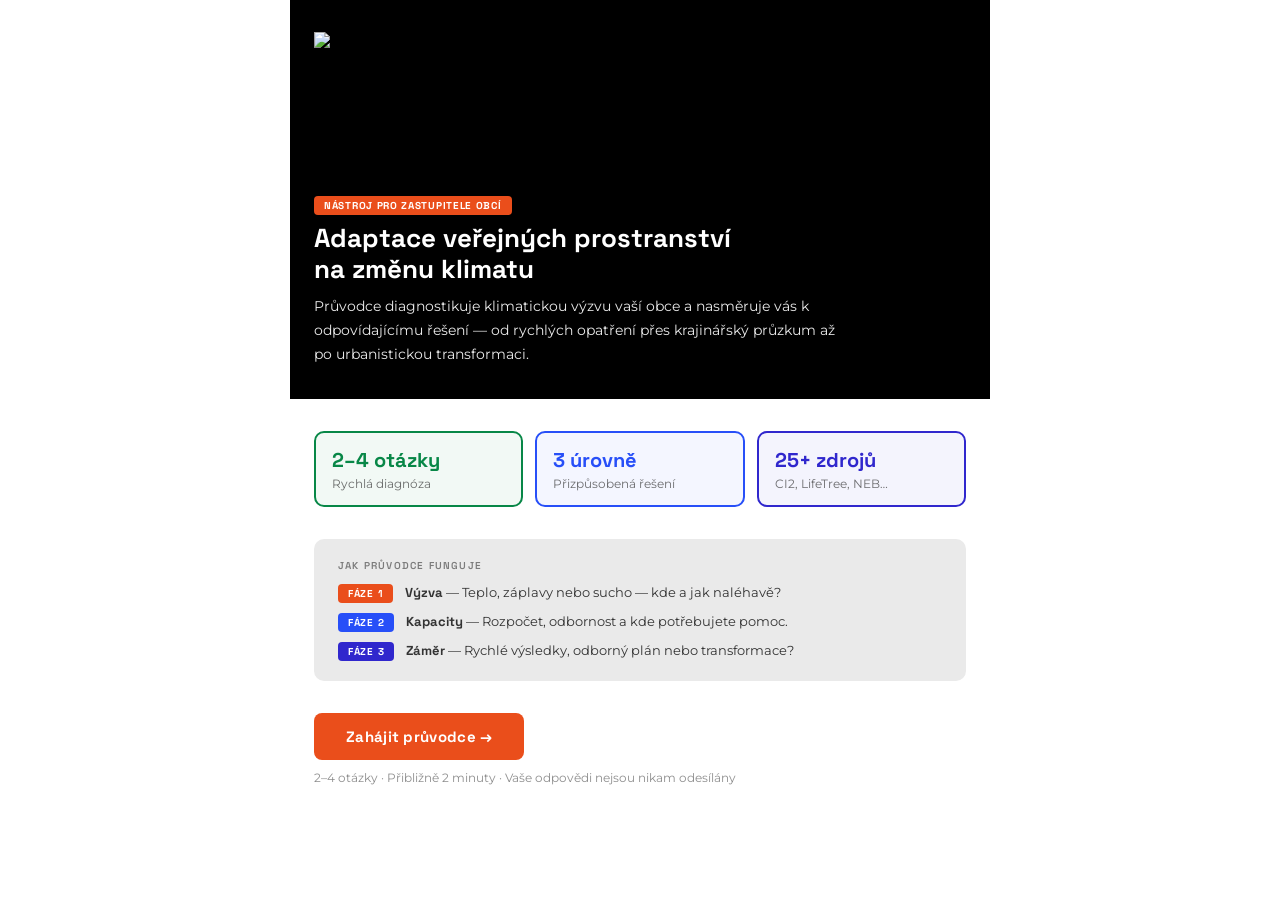
==== klima-rozhodovaci-strom.html @ 8d8fa16d "Add files via upload" ====
<!DOCTYPE html>
<html lang="cs">
<head>
<meta charset="UTF-8">
<meta name="viewport" content="width=device-width, initial-scale=1.0">
<title>Adaptace veřejných prostranství na změnu klimatu</title>
<link rel="preconnect" href="https://fonts.googleapis.com">
<link href="https://fonts.googleapis.com/css2?family=Space+Grotesk:wght@400;500;600;700&family=Montserrat:wght@400;500;600;700&display=swap" rel="stylesheet">
<style>
  *, *::before, *::after { box-sizing: border-box; margin: 0; padding: 0; }

  :root {
    --red:       #EA4E1B;
    --green:     #088747;
    --pink:      #F7B2C1;
    --yellow:    #F9B233;
    --blue:      #274FF8;
    --blue-dark: #3027CD;
    --white:     #FFFFFF;
    --gray:      #EAEAEA;
    --charcoal:  #333333;
    --black:     #000000;
    --c1: var(--green);
    --c2: var(--blue);
    --c3: var(--blue-dark);
  }

  body {
    font-family: 'Montserrat', sans-serif;
    background: #f5f5f5;
    color: var(--charcoal);
    min-height: 100vh;
  }

  #app {
    max-width: 700px;
    margin: 0 auto;
    background: var(--white);
    min-height: 100vh;
    padding: 0;
  }

  /* ── TYPOGRAPHY ── */
  .sg  { font-family: 'Space Grotesk', sans-serif; }
  .mt  { font-family: 'Montserrat', sans-serif; }
  .label { font-family: 'Space Grotesk', sans-serif; font-weight: 600; }
  .mono  { font-family: 'Space Grotesk', sans-serif; font-weight: 500; }

  /* ── VIEWS ── */
  .view { display: none; padding: 2rem 1.5rem; }
  .view.active { display: block; }

  /* ── INTRO HEADER ── */
  .intro-header {
    background: var(--black);
    margin: -2rem -1.5rem 2rem;
    padding: 2rem 1.5rem;
  }
  .intro-header h1 {
    font-family: 'Space Grotesk', sans-serif;
    font-size: 26px;
    font-weight: 700;
    color: var(--white);
    line-height: 1.2;
    margin: 8px 0 10px;
  }
  .intro-header p {
    font-size: 14px;
    color: var(--gray);
    line-height: 1.7;
    max-width: 540px;
  }

  /* ── PILL / BADGE ── */
  .pill {
    display: inline-block;
    font-family: 'Space Grotesk', sans-serif;
    font-weight: 700;
    font-size: 10px;
    letter-spacing: 0.07em;
    text-transform: uppercase;
    padding: 3px 10px;
    border-radius: 4px;
  }
  .pill-red   { background: var(--red);   color: var(--white); }
  .pill-green { background: var(--green); color: var(--white); }
  .pill-blue  { background: var(--blue);  color: var(--white); }
  .pill-dark  { background: var(--blue-dark); color: var(--white); }

  /* ── STAT CARDS ── */
  .stat-grid { display: grid; grid-template-columns: repeat(3,1fr); gap: 12px; margin-bottom: 2rem; }
  .stat-card { border-radius: 10px; padding: 14px 16px; border: 2px solid; }
  .stat-card .num { font-family: 'Space Grotesk', sans-serif; font-weight: 700; font-size: 20px; margin-bottom: 3px; }
  .stat-card .sub { font-size: 12px; opacity: 0.7; }

  /* ── INFO BOX ── */
  .info-box { background: var(--gray); border-radius: 10px; padding: 1.25rem 1.5rem; margin-bottom: 2rem; }
  .info-box .box-label { font-family: 'Space Grotesk', sans-serif; font-weight: 600; font-size: 10px; text-transform: uppercase; letter-spacing: 0.12em; opacity: 0.6; margin-bottom: 10px; }
  .phase-row { display: flex; align-items: flex-start; gap: 12px; margin-bottom: 8px; }
  .phase-row:last-child { margin-bottom: 0; }
  .phase-row p { font-size: 13px; line-height: 1.55; }
  .phase-row strong { font-family: 'Space Grotesk', sans-serif; }

  /* ── START BUTTON ── */
  .btn-start {
    background: var(--red);
    color: var(--white);
    border: none;
    border-radius: 8px;
    padding: 14px 32px;
    font-family: 'Space Grotesk', sans-serif;
    font-size: 15px;
    font-weight: 700;
    cursor: pointer;
    letter-spacing: 0.02em;
    transition: opacity 0.15s;
  }
  .btn-start:hover { opacity: 0.88; }
  .start-note { margin-top: 10px; font-size: 12px; opacity: 0.55; }

  /* ── PHASE INDICATOR ── */
  .phase-indicator {
    display: flex;
    gap: 8px;
    align-items: center;
    margin-bottom: 1.25rem;
  }
  .phase-step { display: flex; align-items: center; gap: 8px; }
  .phase-dot {
    width: 26px; height: 26px;
    border-radius: 50%;
    border: 2.5px solid;
    display: flex; align-items: center; justify-content: center;
    font-family: 'Space Grotesk', sans-serif;
    font-weight: 700;
    font-size: 11px;
    transition: all 0.2s;
    flex-shrink: 0;
  }
  .phase-dot.done, .phase-dot.active { color: var(--white); }
  .phase-dot.todo { background: transparent !important; }
  .phase-name {
    font-family: 'Space Grotesk', sans-serif;
    font-size: 12px;
    font-weight: 500;
    letter-spacing: 0.04em;
  }
  .phase-sep { font-size: 16px; font-weight: 700; color: var(--gray); }
  .phase-indicator .q-counter {
    margin-left: auto;
    font-family: 'Space Grotesk', sans-serif;
    font-size: 11px;
    font-weight: 600;
    opacity: 0.5;
    letter-spacing: 0.06em;
    text-transform: uppercase;
  }

  /* ── PROGRESS BAR ── */
  .progress-wrap { height: 4px; background: var(--gray); border-radius: 2px; margin-bottom: 2rem; overflow: hidden; }
  .progress-bar  { height: 100%; border-radius: 2px; transition: width 0.35s ease; }

  /* ── BREADCRUMB ── */
  .breadcrumb { display: flex; flex-wrap: wrap; gap: 6px; margin-bottom: 1.25rem; align-items: center; }
  .bc-tag {
    font-family: 'Space Grotesk', sans-serif;
    font-size: 11px;
    font-weight: 600;
    background: rgba(249,178,51,0.2);
    border: 1px solid var(--yellow);
    color: var(--charcoal);
    border-radius: 4px;
    padding: 3px 9px;
  }
  .bc-sep { color: var(--gray); font-size: 14px; font-weight: 700; }

  /* ── QUESTION ── */
  .question-block {
    border-left: 4px solid;
    padding-left: 1.25rem;
    margin-bottom: 1.75rem;
  }
  .question-block .phase-tag {
    font-family: 'Space Grotesk', sans-serif;
    font-size: 10px;
    font-weight: 600;
    text-transform: uppercase;
    letter-spacing: 0.14em;
    margin-bottom: 5px;
  }
  .question-block h2 {
    font-family: 'Space Grotesk', sans-serif;
    font-size: 21px;
    font-weight: 700;
    color: var(--black);
    line-height: 1.3;
    margin-bottom: 6px;
  }
  .question-block .hint { font-size: 13px; opacity: 0.65; line-height: 1.55; }

  /* ── OPTIONS ── */
  .options { display: grid; gap: 10px; margin-bottom: 1.5rem; }
  .option-btn {
    background: var(--white);
    border: 1.5px solid var(--gray);
    border-radius: 10px;
    padding: 15px 18px;
    cursor: pointer;
    text-align: left;
    font-family: 'Montserrat', sans-serif;
    transition: all 0.15s ease;
    display: flex;
    align-items: flex-start;
    gap: 14px;
    width: 100%;
  }
  .option-btn:hover { border-color: rgba(0,0,0,0.3); }
  .option-btn.selected { box-shadow: 0 0 0 3px rgba(0,0,0,0.08); }
  .radio-dot {
    width: 20px; height: 20px;
    border-radius: 50%;
    border: 2px solid var(--gray);
    flex-shrink: 0;
    margin-top: 2px;
    display: flex; align-items: center; justify-content: center;
    transition: all 0.15s;
  }
  .radio-inner { width: 8px; height: 8px; border-radius: 50%; background: var(--white); display: none; }
  .option-btn.selected .radio-dot { border-color: var(--white); background: rgba(255,255,255,0.25); }
  .option-btn.selected .radio-inner { display: block; }
  .option-content { flex: 1; }
  .option-head { display: flex; justify-content: space-between; align-items: flex-start; gap: 8px; margin-bottom: 3px; }
  .option-text { font-family: 'Space Grotesk', sans-serif; font-weight: 600; font-size: 14px; transition: color 0.15s; }
  .option-desc { font-size: 12px; line-height: 1.55; opacity: 0.7; transition: color 0.15s; }
  .option-btn.selected .option-desc { opacity: 0.82; color: var(--white); }
  .level-hint {
    font-family: 'Space Grotesk', sans-serif;
    font-size: 10px;
    font-weight: 700;
    padding: 2px 7px;
    border-radius: 4px;
    flex-shrink: 0;
    text-transform: uppercase;
    letter-spacing: 0.06em;
  }

  /* ── NAV BUTTONS ── */
  .nav-row { display: flex; gap: 10px; align-items: center; flex-wrap: wrap; }
  .btn-proceed {
    border: none; border-radius: 8px;
    padding: 13px 28px;
    font-family: 'Space Grotesk', sans-serif;
    font-size: 14px; font-weight: 700;
    cursor: pointer;
    letter-spacing: 0.02em;
    transition: all 0.2s ease;
  }
  .btn-proceed:disabled { cursor: not-allowed; opacity: 0.5; background: var(--gray); color: var(--charcoal); }
  .btn-back {
    background: transparent; border: none;
    color: var(--charcoal);
    font-family: 'Space Grotesk', sans-serif;
    font-size: 13px; font-weight: 600;
    cursor: pointer; opacity: 0.55; padding: 4px 0;
  }
  .btn-back:hover { opacity: 1; }

  /* ── RESULT ── */
  .result-header {
    margin: -2rem -1.5rem 1.75rem;
    padding: 1.5rem 1.5rem;
  }
  .result-header .result-meta {
    display: flex; gap: 8px; margin-bottom: 8px; flex-wrap: wrap; align-items: center;
  }
  .result-header h2 {
    font-family: 'Space Grotesk', sans-serif;
    font-size: 24px; font-weight: 700;
    color: var(--white);
    line-height: 1.2;
    margin-bottom: 6px;
  }
  .result-header .subtitle { font-size: 13px; color: var(--white); opacity: 0.85; line-height: 1.6; max-width: 520px; }

  .profile-box { background: var(--gray); border-radius: 10px; padding: 14px 18px; margin-bottom: 1.5rem; }
  .profile-box .box-label { font-family: 'Space Grotesk', sans-serif; font-weight: 600; font-size: 10px; text-transform: uppercase; letter-spacing: 0.1em; margin-bottom: 8px; }
  .profile-tags { display: flex; flex-wrap: wrap; gap: 6px; }
  .profile-tag {
    font-family: 'Space Grotesk', sans-serif;
    font-size: 12px; font-weight: 600;
    background: var(--white);
    border: 1.5px solid var(--gray);
    color: var(--charcoal);
    border-radius: 5px; padding: 4px 10px;
  }

  .meta-grid { display: grid; grid-template-columns: repeat(3,1fr); gap: 10px; margin-bottom: 1.5rem; }
  .meta-card { background: var(--gray); border-radius: 8px; padding: 12px 14px; }
  .meta-card .mc-label { font-size: 10px; text-transform: uppercase; letter-spacing: 0.1em; opacity: 0.55; margin-bottom: 3px; font-family: 'Space Grotesk', sans-serif; }
  .meta-card .mc-val { font-family: 'Space Grotesk', sans-serif; font-size: 12px; font-weight: 600; color: var(--black); line-height: 1.4; }

  .description {
    font-size: 14px; line-height: 1.75; margin-bottom: 1.75rem;
    border-left: 3px solid;
    padding-left: 1rem;
  }

  .steps-label { font-family: 'Space Grotesk', sans-serif; font-size: 10px; font-weight: 600; text-transform: uppercase; letter-spacing: 0.12em; margin-bottom: 10px; }
  .steps-list { display: grid; gap: 10px; margin-bottom: 1.75rem; }
  .step-item { display: flex; gap: 14px; align-items: flex-start; background: var(--gray); border-radius: 8px; padding: 14px 16px; }
  .step-num {
    border-radius: 50%;
    width: 26px; height: 26px;
    display: flex; align-items: center; justify-content: center;
    font-family: 'Space Grotesk', sans-serif;
    font-size: 11px; font-weight: 700;
    color: var(--white);
    flex-shrink: 0; margin-top: 1px;
  }
  .step-name { font-family: 'Space Grotesk', sans-serif; font-weight: 600; font-size: 14px; color: var(--black); margin-bottom: 3px; }
  .step-desc { font-size: 13px; line-height: 1.6; opacity: 0.8; }

  .next-step-box { border-radius: 10px; padding: 16px 18px; margin-bottom: 1.5rem; border: 1.5px solid; }
  .next-step-box .ns-label { font-family: 'Space Grotesk', sans-serif; font-size: 10px; font-weight: 600; text-transform: uppercase; letter-spacing: 0.12em; margin-bottom: 5px; }
  .next-step-box p { font-size: 14px; line-height: 1.7; color: var(--black); }

  .upgrade-box { display: flex; gap: 12px; align-items: flex-start; background: var(--gray); border-radius: 8px; padding: 14px 16px; margin-bottom: 1.5rem; }
  .upgrade-box .arrow { font-size: 18px; flex-shrink: 0; margin-top: 1px; color: var(--yellow); }
  .upgrade-box p { font-size: 13px; line-height: 1.6; }

  /* SOURCES */
  .section-label { font-family: 'Space Grotesk', sans-serif; font-size: 10px; font-weight: 600; text-transform: uppercase; letter-spacing: 0.12em; opacity: 0.6; margin-bottom: 10px; color: var(--charcoal); }
  .sources-list { display: grid; gap: 7px; margin-bottom: 1.5rem; }
  .source-row { display: flex; gap: 10px; align-items: baseline; font-size: 13px; }
  .source-tag { font-family: 'Space Grotesk', sans-serif; font-size: 11px; font-weight: 700; padding: 1px 8px; border-radius: 4px; flex-shrink: 0; }

  /* LITERATURE */
  .lit-section { border-top: 2px solid var(--gray); padding-top: 1.5rem; margin-bottom: 1.5rem; }
  .lit-label { font-family: 'Space Grotesk', sans-serif; font-size: 10px; font-weight: 600; text-transform: uppercase; letter-spacing: 0.12em; margin-bottom: 12px; }
  .lit-list { display: grid; gap: 10px; }
  .lit-item { background: var(--gray); border-radius: 8px; padding: 14px 16px; border-left: 3px solid; }
  .lit-title { font-family: 'Space Grotesk', sans-serif; font-weight: 600; font-size: 14px; color: var(--black); margin-bottom: 2px; }
  .lit-author { font-family: 'Space Grotesk', sans-serif; font-size: 11px; font-weight: 500; margin-bottom: 6px; letter-spacing: 0.04em; }
  .lit-desc { font-size: 13px; line-height: 1.6; opacity: 0.8; margin-bottom: 5px; }
  .lit-url { font-family: 'Space Grotesk', sans-serif; font-size: 11px; opacity: 0.55; }

  .btn-show-more {
    margin-top: 12px; background: transparent;
    border: 1.5px solid;
    border-radius: 7px; padding: 8px 18px;
    font-family: 'Space Grotesk', sans-serif;
    font-size: 12px; font-weight: 700; letter-spacing: 0.04em;
    cursor: pointer;
  }

  /* FOOTER ACTIONS */
  .result-footer { border-top: 1px solid var(--gray); padding-top: 1.25rem; display: flex; gap: 10px; flex-wrap: wrap; align-items: center; }
  .btn-restart {
    background: var(--black); color: var(--white); border: none;
    border-radius: 7px; padding: 10px 22px;
    font-family: 'Space Grotesk', sans-serif; font-size: 13px; font-weight: 700;
    cursor: pointer;
  }
  .btn-edit {
    background: transparent; border: 1.5px solid var(--gray);
    color: var(--charcoal); border-radius: 7px; padding: 10px 18px;
    font-family: 'Space Grotesk', sans-serif; font-size: 13px; font-weight: 600;
    cursor: pointer;
  }
  .footer-contact { margin-left: auto; font-size: 12px; opacity: 0.6; }

  @media (max-width: 480px) {
    .stat-grid { grid-template-columns: repeat(3,1fr); gap: 8px; }
    .stat-card .num { font-size: 16px; }
    .meta-grid { grid-template-columns: 1fr 1fr; }
    .meta-grid .meta-card:last-child { grid-column: span 2; }
  }
</style>
</head>
<body
<div id="app">

  <!-- ── INTRO ── -->
  <div id="view-intro" class="view active">
    <div class="intro-header">
      <img src="Be_Ready_logo.png" style="height:150px; margin-bottom:12px; display:block;">
      <span class="pill pill-red">Nástroj pro zastupitele obcí</span>
      <h1>Adaptace veřejných prostranství<br>na změnu klimatu</h1>
      <p>Průvodce diagnostikuje klimatickou výzvu vaší obce a nasměruje vás k odpovídajícímu řešení — od rychlých opatření přes krajinářský průzkum až po urbanistickou transformaci.</p>
    </div>

    <div class="stat-grid">
      <div class="stat-card" style="border-color:var(--green);background:rgba(8,135,71,0.05)">
        <div class="num" style="color:var(--green)">2–4 otázky</div>
        <div class="sub">Rychlá diagnóza</div>
      </div>
      <div class="stat-card" style="border-color:var(--blue);background:rgba(39,79,248,0.05)">
        <div class="num" style="color:var(--blue)">3 úrovně</div>
        <div class="sub">Přizpůsobená řešení</div>
      </div>
      <div class="stat-card" style="border-color:var(--blue-dark);background:rgba(48,39,205,0.05)">
        <div class="num" style="color:var(--blue-dark)">25+ zdrojů</div>
        <div class="sub">CI2, LifeTree, NEB…</div>
      </div>
    </div>

    <div class="info-box">
      <div class="box-label">Jak průvodce funguje</div>
      <div class="phase-row">
        <span class="pill pill-red" style="flex-shrink:0;margin-top:2px">Fáze 1</span>
        <p><strong>Výzva</strong> — Teplo, záplavy nebo sucho — kde a jak naléhavě?</p>
      </div>
      <div class="phase-row">
        <span class="pill pill-blue" style="flex-shrink:0;margin-top:2px">Fáze 2</span>
        <p><strong>Kapacity</strong> — Rozpočet, odbornost a kde potřebujete pomoc.</p>
      </div>
      <div class="phase-row" style="margin-bottom:0">
        <span class="pill pill-dark" style="flex-shrink:0;margin-top:2px">Fáze 3</span>
        <p><strong>Záměr</strong> — Rychlé výsledky, odborný plán nebo transformace?</p>
      </div>
    </div>

    <button class="btn-start" onclick="startApp()">Zahájit průvodce →</button>
    <p class="start-note">2–4 otázky · Přibližně 2 minuty · Vaše odpovědi nejsou nikam odesílány</p>
  </div>

  <!-- ── QUESTION ── -->
  <div id="view-question" class="view">
    <div class="phase-indicator" id="phase-indicator"></div>
    <div class="progress-wrap"><div class="progress-bar" id="progress-bar"></div></div>
    <div class="breadcrumb" id="breadcrumb"></div>
    <div class="question-block" id="question-block">
      <div class="phase-tag" id="q-phase-tag"></div>
      <h2 id="q-text"></h2>
      <p class="hint" id="q-hint"></p>
    </div>
    <div class="options" id="options-list"></div>
    <div class="nav-row">
      <button class="btn-proceed" id="btn-proceed" disabled onclick="proceed()">Pokračovat →</button>
      <button class="btn-back" id="btn-back" onclick="goBack()">← Úvod</button>
    </div>
  </div>

  <!-- ── RESULT ── -->
  <div id="view-result" class="view">
    <div class="result-header" id="result-header">
      <div class="result-meta" id="result-meta"></div>
      <h2 id="result-title"></h2>
      <p class="subtitle" id="result-subtitle"></p>
    </div>
    <div class="breadcrumb" id="result-breadcrumb"></div>
    <div class="profile-box" id="profile-box">
      <div class="box-label" id="profile-label"></div>
      <div class="profile-tags" id="profile-tags"></div>
    </div>
    <div class="meta-grid" id="meta-grid"></div>
    <p class="description" id="result-desc"></p>
    <div id="steps-section"></div>
    <div class="next-step-box" id="next-step-box">
      <div class="ns-label" id="ns-label"></div>
      <p id="next-step-text"></p>
    </div>
    <div id="upgrade-box"></div>
    <div class="sources-list" id="sources-list" style="margin-bottom:0"></div>
    <div style="margin-bottom:1.5rem"></div>
    <div class="lit-section" id="lit-section"></div>
    <div class="result-footer">
      <button class="btn-restart" onclick="restart()">← Začít znovu</button>
      <button class="btn-edit" onclick="editAnswers()">← Upravit odpovědi</button>
      <span class="footer-contact"><strong>JINAG</strong> — jinag.eu &nbsp;·&nbsp; <strong>CoolRegion</strong> — data.coolregion.eu</span>
    </div>
  </div>

</div>

<script>
// ══════════════════════════════════════════════════════════════════
// DATA
// ══════════════════════════════════════════════════════════════════

const TREE = {
  problem: {
    fazeLabel:"Porozumění výzvě", fazeIndex:0,
    otazka:"Jaký klimatický problém je ve vaší obci nejviditelnější?",
    napoveda:"Vyberte výzvu, která dnes nejvíce ovlivňuje vaše obyvatele.",
    moznosti:[
      {id:"teplo",   text:"Nadměrné vedro a přehřívání prostorů",         popis:"Tepelný ostrov, chybí stín, obyvatelé se vyhýbají venku pobývat",  next:"nalehavost_ostatni"},
      {id:"dest",    text:"Přívalové srážky, záplavy a rychlý odtok vody", popis:"Přetížená kanalizace, zaplavené ulice, srážky se nevyužívají",      next:"nalehavost_ostatni"},
      {id:"sucho",   text:"Sucho, umírající nebo chybějící zeleň",         popis:"Stresovaná vegetace, chřadnoucí stromy, nedostatek vody pro zálivku",next:"nalehavost_ostatni"},
      {id:"vsechno", text:"Kombinace více klimatických stresů najednou",   popis:"Vedro, záplavy i sucho — obec řeší více výzev současně",            next:"nalehavost_vsechno"},
    ],
  },
  nalehavost_vsechno:{
    fazeLabel:"Porozumění výzvě", fazeIndex:0,
    otazka:"Jak naléhavě obyvatelé vnímají kombinaci těchto problémů?",
    napoveda:"Při kombinaci více výzev je naléhavost klíčovým faktorem pro volbu přístupu.",
    moznosti:[
      {id:"kriticke",   text:"Způsobuje vážné škody nebo zdravotní rizika",  popis:"Škody na majetku, zdravotní dopady, viditelná krize",             next:{result:3}},
      {id:"zhorsuje",   text:"Každý rok se situace zhoršuje, lidé si stěžují",popis:"Rostoucí nespokojenost, viditelné zhoršení prostředí",           next:"cil_vsechno"},
      {id:"proaktivni", text:"Jednáme proaktivně — ještě žádná velká krize", popis:"Chceme být před problémem o krok napřed",                         next:"cil_vsechno"},
    ],
  },
  cil_vsechno:{
    fazeLabel:"Váš záměr", fazeIndex:2,
    otazka:"Co je pro vaši obec v tuto chvíli nejdůležitější?",
    napoveda:"Zvolte, co je nejupřímnější — ne co zní nejambiciózněji.",
    moznosti:[
      {id:"transformace",text:"Komplexní dlouhodobá proměna celé obce",  popis:"Zásadně přeměnit fungování veřejných prostranství a infrastruktury",next:{result:3}},
      {id:"rychle",      text:"Viditelné výsledky ještě tuto sezónu",    popis:"Něco, co obyvatelé rychle uvidí, využijí a ocení",                  next:"rozpocet_vsechno"},
      {id:"plan",        text:"Nejprve odborná analýza a plán",          popis:"Porozumět celkovému obrazu před přijetím zásadních závazků",         next:"rozpocet_vsechno"},
    ],
  },
  rozpocet_vsechno:{
    fazeLabel:"Vaše kapacity", fazeIndex:1,
    otazka:"Jaký rozpočet je vaše obec schopna reálně mobilizovat?",
    napoveda:"Zahrňte i dotace nebo prostředky EU, o které se momentálně ucházíte.",
    moznosti:[
      {id:"maly",   text:"Do 500 000 Kč",              popis:"Malé cílené intervence z provozního rozpočtu",             next:{result:2}},
      {id:"stredni",text:"500 000 – 2 500 000 Kč",    popis:"Výraznější projekt s odbornou podporou a ev. dotací",       next:{result:2}},
      {id:"velky",  text:"2 500 000 – 12 000 000 Kč", popis:"Významná transformace, pravděpodobně s dotační podporou",   next:{result:3}},
      {id:"velky2", text:"Nad 12 000 000 Kč",         popis:"Zásadní investice se spolufinancováním EU nebo státu",      next:{result:3}},
    ],
  },
  nalehavost_ostatni:{
    fazeLabel:"Porozumění výzvě", fazeIndex:0,
    otazka:"Jak naléhavě obyvatelé tento problém pociťují?",
    napoveda:"Buďte upřímní — tato odpověď přímo určuje doporučený postup.",
    moznosti:[
      {id:"kriticke",   text:"Způsobuje vážné škody nebo zdravotní rizika",  popis:"Škody na majetku, zdravotní dopady, viditelná krize",             next:"kde_ostatni"},
      {id:"zhorsuje",   text:"Každý rok se situace zhoršuje, lidé si stěžují",popis:"Rostoucí nespokojenost, viditelné zhoršení prostředí",           next:{result:2}},
      {id:"proaktivni", text:"Jednáme proaktivně — ještě žádná velká krize", popis:"Chceme být před problémem o krok napřed",                         next:"kapacita_ostatni"},
    ],
  },
  kde_ostatni:{
    fazeLabel:"Porozumění výzvě", fazeIndex:0,
    otazka:"Kde se problém projevuje nejcitelněji?",
    napoveda:"Rozsah zasaženého území určuje, zda potřebujete systémový nebo lokální přístup.",
    moznosti:[
      {id:"vsude",   text:"Napříč celou obcí — systémový problém",   popis:"Žádné jedno místo — je to o celkové klimatické odolnosti území", next:{result:3}},
      {id:"namesti", text:"Centrální náměstí nebo veřejný plac",     popis:"Konkrétní plocha, která naléhavě potřebuje pozornost",           next:{result:2}},
      {id:"ulice",   text:"Ulice a silniční koridory",               popis:"Liniové prostory — přehřáté, bez stínu, špatně odvodněné",      next:{result:2}},
      {id:"parky",   text:"Parky a zelené plochy",                   popis:"Stávající zeleň, která trpí, nebo oblasti, kde výrazně chybí",  next:{result:2}},
      {id:"sidliste",text:"Sídlištní zástavba a vnitroblky",         popis:"Veřejná zeleň na sídlišti neplní svou funkci",                  next:{result:2}},
    ],
  },
  kapacita_ostatni:{
    fazeLabel:"Vaše kapacity", fazeIndex:1,
    otazka:"Jakou odbornou kapacitu vaše obec disponuje?",
    napoveda:"Přemýšlejte o technických zaměstnancích a jejich relevantních zkušenostech.",
    moznosti:[
      {id:"silna",   text:"Zvládneme to interně",                        popis:"Zaměstnanci s technickým zázemím relevantním pro tuto výzvu",    next:"cil_ostatni"},
      {id:"castecna",text:"Máme odborníky, ale ne pro klimatická témata",popis:"Technický personál bez zkušeností s klimatickou adaptací",       next:{result:2}},
      {id:"zadna",   text:"Potřebujeme plnou externí podporu",           popis:"Žádná relevantní odborná kapacita uvnitř úřadu",                 next:{result:2}},
    ],
  },
  cil_ostatni:{
    fazeLabel:"Váš záměr", fazeIndex:2,
    otazka:"Co je pro vaši obec v tuto chvíli nejdůležitější?",
    napoveda:"Máte silnou interní kapacitu — co s ní chcete v tuto sezónu dosáhnout?",
    moznosti:[
      {id:"rychle",      text:"Viditelné výsledky ještě tuto sezónu",   popis:"Něco, co obyvatelé rychle uvidí, využijí a ocení",               next:{result:1}},
      {id:"plan",        text:"Nejprve odborná analýza a plán",         popis:"Porozumět celkovému obrazu před přijetím zásadních závazků",      next:{result:2}},
      {id:"transformace",text:"Komplexní dlouhodobá proměna celé obce", popis:"Zásadně přeměnit fungování veřejných prostranství a infrastruktury",next:{result:2}},
    ],
  },
};

const NODE_LABELS = {
  problem:             {teplo:"Přehřívání",       dest:"Záplavy",       sucho:"Sucho a zeleň",  vsechno:"Kombinace stresů"},
  nalehavost_vsechno:  {kriticke:"Kritické",      zhorsuje:"Zhoršuje se",proaktivni:"Proaktivní"},
  nalehavost_ostatni:  {kriticke:"Kritické",      zhorsuje:"Zhoršuje se",proaktivni:"Proaktivní"},
  kde_ostatni:         {vsude:"Celá obec",         namesti:"Náměstí",    ulice:"Ulice",          parky:"Parky",    sidliste:"Sídliště"},
  cil_vsechno:         {rychle:"Rychlé výsledky", plan:"Odborný plán",  transformace:"Transformace"},
  cil_ostatni:         {rychle:"Rychlé výsledky", plan:"Odborný plán",  transformace:"Transformace"},
  kapacita_ostatni:    {silna:"Silná interní",    castecna:"Částečná",  zadna:"Žádná"},
  rozpocet_vsechno:    {maly:"Do 500 tis.",       stredni:"500–2,5 mil.",velky:"2,5–12 mil.",   velky2:"Nad 12 mil."},
};

const PROBLEM_KROKY = {
  teplo:{
    1:[{n:"Okamžité stínění prioritních míst",p:"Plachtové stíny, pergoly, slunečníky — bez stavebního povolení, přemístitelné. Ideální pro náměstí, hřiště a zastávky."},
       {n:"Vodní a chladicí prvky",p:"Mlhoviště, pitné fontánky, malé vodní prvky. Dle metodiky HDV — vhodné pro náměstí i parkové plochy."},
       {n:"Strategická výsadba klimaticky odolných stromů",p:"30letý javor za horkého dne odpaří až 50 litrů vody. Prioritizujte místa bez stínu, kde lidé tráví čas."},
       {n:"Mobilní a kontejnerová zeleň",p:"Velké truhlíky a kontejnerové stromy — zlepšují mikroklima a umožňují testovat rozmístění před trvalou výsadbou."}],
    2:[{n:"Mikroklimatická analýza a mapa tepelných ostrovů",p:"Mapování přehřátých míst, větrných koridorů a distribuce stínu. Základ dle metodiky Voda ve městě."},
       {n:"Inventarizace zeleně a pasport dřevin",p:"Hodnotu každého stromu lze spočítat kalkulačkou AOPK ČR — základ pro odůvodnění investic a dotačních žádostí."},
       {n:"Návrh modro-zelené infrastruktury pro chlazení",p:"Propojený systém stromů, dešťových záhonů a vodních prvků. Každý strom potřebuje 15–30 m³ prokořenitelného prostoru (BGG standard)."}],
    3:[{n:"Chlazení jako závazná podmínka soutěže",p:"Zadání architektonické soutěže musí zahrnovat modro-zelenou infrastrukturu a HDV jako závazné podmínky — ne doplněk."},
       {n:"Redesign ulic s integrovaným stíněním a zelenou fasádou",p:"Ulice jako příležitost pro BGG infrastrukturu: prokořenitelné substráty, biouhel, regulace odtoku a stromořadí."}],
  },
  dest:{
    1:[{n:"Propustné povrchy a dešťové záhony",p:"Štěrkový trávník zasakuje o třetinu více než běžný. Propustná dlažba zachytí srážky přímo v místě dopadu."},
       {n:"Odpojení svodů ze střech do vsaku nebo záhonu",p:"Jednoduché a levné opatření — voda ze střech zásobuje záhony nebo vsakuje místo odtékání do přetížené kanalizace."},
       {n:"Identifikace kritických míst odtoku",p:"Zjistit, kde voda škodí, a nainstalovat příčné žlaby nebo přesměrovat odtok do vegetace."}],
    2:[{n:"HDV analýza a problémová mapa odtoku",p:"Komplexní analýza dle metodiky Voda ve městě — mapování nepropustných ploch, odlehčovacích komor a rizikových míst záplav."},
       {n:"Návrh systému hospodaření se srážkovými vodami",p:"Akumulační nádrže, vsakovací průlehy, dešťové záhony jako provázaný systém — ne izolované prvky."},
       {n:"Pasport kanalizace a analýza oddělitelnosti",p:"Zjistit, kde lze oddělit splaškovou a dešťovou kanalizaci a omezit přetěžování ČOV při přívalech."}],
    3:[{n:"HDV jako závazná podmínka urbanistické soutěže",p:"Každý park, parkoviště, dvorek a hřiště musí řešit hospodaření se srážkovou vodou dle katalogu opatření HDV."},
       {n:"Koordinace se správci sítí od prvního dne",p:"Sítě a kanalizace je třeba koordinovat od začátku projektu — ne řešit dodatečně po návrhu."}],
  },
  sucho:{
    1:[{n:"Strategická výsadba klimaticky odolných dřevin",p:"Klimaticky odolné druhy: lípa, dub, platan, jerlín. Zálivka je klíčová v prvních 3–5 letech."},
       {n:"Mobilní nádrže na dešťovou vodu pro zálivku",p:"Akumulace dešťové vody ze střech pro zálivku veřejné zeleně místo plýtvání pitnou vodou z vodovodu."},
       {n:"Zahájit evidenci zeleně — pasport a plán údržby",p:"Obec bez pasportu neví, co má, natož jak o to pečovat. Bez plánu údržby zeleň systematicky chřadne."}],
    2:[{n:"Dendrologický průzkum a inventarizace zeleně",p:"Zjistit stav každého stromu, druhové složení a výhled. Základ pro generel zeleně, pasport a plán péče."},
       {n:"Generel zeleně a plán výsadeb",p:"Strategický dokument určující, kde a co sázet v horizontu 10–20 let. Musí zahrnovat klimaticky odolné druhy."},
       {n:"Návrh zálivky ze srážkových vod",p:"Propojit výsadby s akumulací dešťové vody — stromy bez přístupu srážkové vody jen přežívají."}],
    3:[{n:"Systémová péče o zeleň jako součást transformace",p:"Plán údržby, pasport a dendrologický průzkum jsou podmínkou úspěchu od prvního dne."},
       {n:"Multidisciplinární přístup ke zelené infrastruktuře",p:"Krajina, zeleň a hospodaření s vodou musí být řešeny jako jeden provázaný systém."}],
  },
  vsechno:{
    1:[{n:"Prioritizovat jedno konkrétní místo a tam ukázat výsledek",p:"Při více problémech najednou: vybrat jednu lokalitu a demonstrovat výsledky. Hybnost a viditelnost jsou důležité."},
       {n:"Základní dokumentace — zjistit, co obec vůbec má",p:"Pasport zeleně, přehled zpevněných ploch a stav kanalizace. Bez dat nelze ani plánovat, ani žádat o dotace."}],
    2:[{n:"Komplexní analýza území — problémová mapa",p:"Mapování tepelných ostrovů, odtokových cest, stavu zeleně a nepropustných ploch jako podklad pro etapový plán."},
       {n:"Etapový plán s propojením témat",p:"Teplo, voda i zeleň se navzájem ovlivňují — krajinářský architekt je klíčový pro jejich propojení."}],
    3:[{n:"Meziodborová pracovní skupina od prvního dne",p:"Rezortismus je hlavní příčinou systémového selhání v péči o veřejný prostor."},
       {n:"Systémová strategie klimatické adaptace",p:"Zpracovat místní adaptační strategii dle metodiky CI2 — analýza zranitelnosti, výběr opatření, implementační plán."}],
  },
};

const RESULT_DATA = {
  1:{
    ac:"#088747", stitek:"Úroveň 1",
    nazev:"Rychlá klimatická opatření",
    podtitul:"Okamžitá, nákladově nenáročná opatření, která vaše obec může realizovat ještě tuto sezónu",
    tym:"Pracovníci obce + místní dodavatelé", cas:"1–3 měsíce", rozpocet:"Do 500 000 Kč",
    popis:"Vaše situace volá po praktických opatřeních s rychlým viditelným efektem. Nevyžadují složité výběrové řízení a zvládnete je řídit stávajícím personálem — ideální pro budování hybnosti a demonstraci aktivity směrem k obyvatelům.",
    dalsiKrok:"Jakmile tato opatření přinesou výsledky, využijte je jako argument k poptávce krajinářského architekta pro dlouhodobější strategii — nebo podejte žádost o dotaci pro Úroveň 2.",
    zdroje:[
      {s:"Dotace",        t:"Státní fond životního prostředí — sfzp.cz"},
      {s:"Inspirace CZ",  t:"Adapterra Awards — adapterra.cz"},
      {s:"Inspirace EU",  t:"NEB Prizes — prizes.new-european-bauhaus.europa.eu"},
      {s:"Odborník",      t:"Registr odborníků SZKT — szkt.cz"},
      {s:"SZKT Speciál",  t:"Správa zeleně v kostce (zdarma PDF) — szkt.cz/vyrobek/zahrada-park-krajina-special-2025"},
      {s:"Průvodce CI2",  t:"Jak na změnu klimatu v malých obcích — adaptace.klimasemeni.cz"},
      {s:"Zálivka stromů",t:"Aplikace Zalej mě! — zapojení občanů do péče o stromy"},
      {s:"Hodnota stromu",t:"Kalkulačka AOPK ČR — od2021.safetrees.cz/strom.html"},
      {s:"Veřejné prostory",t:"LifeTreeCheck — lifetreecheck.eu/cs/library"},
    ],
    literatura:[
      {titul:"O stromech v ulicích",              autor:"Kateřina Vídenová (ed.), Arnika 2022",  popis:"Praktické návody: výsadba stromu v ulici, zálivka, co hlídat při koupi stromů.",url:"arnika.org/o-stromech-v-ulicich"},
      {titul:"Voda ve městě — Metodika HDV",      autor:"ČVUT & UJEP, certifikováno MŽP 2021",  popis:"Katalog 21 opatření pro hospodaření s dešťovou vodou — dešťové záhony, propustné dlažby, vodní prvky.",url:"lifetreecheck.eu/cs/library/voda-ve-meste"},
      {titul:"Jak na změnu klimatu v malých městech a obcích",autor:"CI2, o. p. s., prosinec 2024",popis:"Průvodce pro samosprávy s kartami problémů. Tepelný ostrov (s. 15), Zpevněné plochy (s. 16), Nedostatek stínu (s. 17), Nefunkční parky (s. 20).",url:"adaptace.klimasemeni.cz"},
      {titul:"Katalog přírodě blízkých opatření", autor:"Institut plánování a rozvoje hl. m. Prahy, 2021",popis:"Zelené střechy, dešťové záhony, průlehy a průsakové pásy.",url:"adaptacepraha.cz/katalog"},
      {titul:"Metodické doporučení k sekání trávy",autor:"Climarchi / MŽP",popis:"Správa travnatých ploch s důrazem na biodiverzitu a snížení provozních nákladů.",url:"climarchibase.cz/publikace-metodiky"},
      {titul:"Jak na udržitelné obce",            autor:"RIS — Regionální informační servis",    popis:"Praktický průvodce pro malé a střední obce — od energetiky po veřejný prostor a zeleň.",url:"risy.cz"},
      {titul:"Kvalitní veřejné prostory",         autor:"LifeTreeCheck, 2023",                   popis:"Principy tvorby kvalitních veřejných prostorů zaměřené na pohodu obyvatel, přírodu a klimatickou odolnost.",url:"lifetreecheck.eu/cs/library/kvalitni-verejne-prostory"},
      {titul:"Správa zeleně v kostce (ZPK Speciál 2025)",autor:"SZKT, 2025",popis:"Mimořádné vydání pro zastupitele zodpovědné za správu zeleně. Ke stažení zdarma.",url:"szkt.cz/vyrobek/zahrada-park-krajina-special-2025"},
    ],
  },
  2:{
    ac:"#274FF8", stitek:"Úroveň 2",
    nazev:"Krajinářsko-architektonický průzkum",
    podtitul:"Objednejte odborného krajinářského architekta pro analýzu situace a komplexní plán opatření",
    tym:"Krajinářský architekt + specialista na HDV", cas:"6–18 měsíců", rozpocet:"500 000 – 2 500 000 Kč",
    popis:"Vaše situace vyžaduje zapojení odborného krajinářského architekta. Klíčové je propojit modrou a zelenou složku — stromy potřebují vodu a voda potřebuje stromy. Bez koordinace vznikají izolovaná řešení, která neplní svůj ekosystémový potenciál.",
    dalsiKrok:"Krajinářský architekt identifikuje, zda je nutné zapojit silniční infrastrukturu nebo budovy — a vytvoří základ pro případný postup na Úroveň 3. Ověřte dostupné výzvy SFŽP a OPŽP.",
    zdroje:[
      {s:"Najít architekta",t:"Registr krajinářských architektů SZKT — szkt.cz/clenove"},
      {s:"Standard výsadby",t:"Standard pro stromořadí IPR Praha — iprpraha.cz"},
      {s:"HDV metodika",    t:"Voda ve městě (zdarma PDF) — vodavemeste.cz"},
      {s:"Dotace",          t:"SFŽP + Nadace Partnerství — sfzp.cz | nadacepartnerstvi.cz"},
      {s:"SZKT Speciál",    t:"Správa zeleně v kostce (zdarma PDF) — szkt.cz/vyrobek/zahrada-park-krajina-special-2025"},
      {s:"Vzdělávání",      t:"Semináře Počítáme s vodou — pocitamesvodou.cz"},
      {s:"Sídla a adaptace",t:"Adaptace sídel — adaptacesidel.cz"},
      {s:"Co-design",       t:"Placemaking — lifetreecheck.eu/cs/library/placemaking-we-built-our-cities-around-places"},
    ],
    literatura:[
      {titul:"Voda ve městě — Metodika HDV",      autor:"ČVUT & UJEP, certifikováno MŽP 2021",popis:"Kompletní procesní postup HDV: od koncepce přes zadání a projekci až po údržbu. Příklady z Litoměřic, Mikulova a Olomouce.",url:"lifetreecheck.eu/cs/library/voda-ve-meste"},
      {titul:"Jak na změnu klimatu v malých městech a obcích",autor:"CI2, o. p. s., prosinec 2024",popis:"Relevantní karty: Absence evidence zeleně (s. 18), Přehřívání bez stromořadí (s. 19), Lokální přívalové povodně (s. 24), Rychlý odtok srážek (s. 25).",url:"adaptace.klimasemeni.cz"},
      {titul:"BGG manuál Livable Street",         autor:"Edge (Švédsko), překlad K2N Landscape",popis:"Manuál modro-zeleno-šedé infrastruktury: prokořenitelné substráty, biouhel, regulace odtoku, koexistence se sítěmi.",url:"bluegreengrey.edges.se"},
      {titul:"Klimaticky odolné a obyvatelné město",autor:"LifeTreeCheck, 2023",popis:"Publikace o tepelném ostrovu, zelené infrastruktuře a nástrojích pro hodnocení klimatické odolnosti.",url:"lifetreecheck.eu/cs/library/livable-and-resilient-city"},
      {titul:"Jak připravit obec na klimatickou změnu",autor:"LifeTreeCheck, 2023",popis:"Od identifikace rizik přes výběr opatření po jejich implementaci a monitoring na úrovni obce.",url:"lifetreecheck.eu/cs/library/jak-pripravit-obec-na-klimatickou-zmenu"},
      {titul:"Metodika plánování veřejných prostranství malých obcí",autor:"LifeTreeCheck, 2023",popis:"Procesní návod pro obce do 2 000 obyvatel — jak plánovat, zadávat a realizovat veřejná prostranství s ohledem na klima.",url:"lifetreecheck.eu/cs/library/metodika-planovani-verejnych-prostranstvi-obci"},
      {titul:"Jak vytvářet veřejné prostory s lidmi a pro ně",autor:"LifeTreeCheck, 2023",popis:"Průvodce participativní tvorbou veřejných prostranství — metody zapojení obyvatel, komunitní workshopy.",url:"lifetreecheck.eu/cs/library/placemaking-we-built-our-cities-around-places"},
      {titul:"Metodika tvorby místní adaptační strategie",autor:"CI2, o. p. s.",popis:"Návod pro zpracování místní adaptační strategie — analýza zranitelnosti, výběr opatření, implementační plán.",url:"adaptace.ci2.co.cz"},
      {titul:"Klima a územní plán",               autor:"Arnika, 2023",popis:"Jak zapracovat klimatická opatření do územního plánování — zeleň, propustné povrchy, protipovodňová opatření.",url:"arnika.org/klima-a-uzemni-plan"},
      {titul:"Správa zeleně v kostce (ZPK Speciál 2025)",autor:"SZKT, 2025",popis:"Klíčový zdroj pro zadání průzkumu a kontrolu kvality péče o zeleň. Ke stažení zdarma.",url:"szkt.cz/vyrobek/zahrada-park-krajina-special-2025"},
    ],
  },
  3:{
    ac:"#3027CD", stitek:"Úroveň 3",
    nazev:"Multidisciplinární urbanistická transformace",
    podtitul:"Architektonická soutěž integrující krajinu, infrastrukturu, budovy a zeleň jako jeden systém",
    tym:"Krajinářští architekti · Architekti · Dopravní inženýři · Hydrologové · Ekologové", cas:"2–5 let", rozpocet:"Nad 2 500 000 Kč (obvykle s EU spolufinancováním)",
    popis:"Rozsah vašich výzev vyžaduje komplexní, multidisciplinární přístup. Urbanistická soutěž přivádí specialisty, kteří společně vytvoří vizi, kde veřejný prostor, komunikace, budovy a příroda tvoří jeden integrovaný systém.",
    dalsiKrok:"Začněte přípravou soutěžních podmínek za pomoci ČKA. Zřiďte meziodborovou pracovní skupinu — rezortismus je hlavní příčinou systémového selhání v péči o veřejný prostor.",
    zdroje:[
      {s:"Archit. soutěže",t:"Česká komora architektů — cka.cz"},
      {s:"Krajinářství",   t:"SZKT — szkt.cz"},
      {s:"HDV metodika",   t:"Voda ve městě (zdarma PDF) — vodavemeste.cz"},
      {s:"Průvodce CI2",   t:"Jak na změnu klimatu v malých obcích — adaptace.klimasemeni.cz"},
      {s:"EU dotace",      t:"LIFE Programme, Interreg, OPŽP — sfzp.cz"},
      {s:"Inspirace CZ",   t:"Adapterra Awards — adapterra.cz"},
      {s:"Inspirace EU",   t:"NEB Prizes — prizes.new-european-bauhaus.europa.eu"},
      {s:"NEB standard",   t:"NEB STAR — nebstar.eu"},
      {s:"EU projekt",     t:"BE-READY / Interreg Danube — interreg-danube.eu/projects/be-ready"},
      {s:"Zadávání",       t:"Odpovědné veřejné zakázky — portal-vz.cz/co-je-ovz"},
      {s:"Inspirace světová",t:"ArchDaily — archdaily.com"},
    ],
    literatura:[
      {titul:"Voda ve městě — Metodika HDV",      autor:"ČVUT & UJEP, certifikováno MŽP 2021",popis:"Systémový pohled na HDV v celém městě: územní plán, ulice, parky, parkoviště, vnitroblok, hřbitov.",url:"lifetreecheck.eu/cs/library/voda-ve-meste"},
      {titul:"Jak na změnu klimatu v malých městech a obcích",autor:"CI2, o. p. s., prosinec 2024",popis:"Relevantní: Nedostatek odborných zdrojů (s. 10), Efekt tepelného ostrova (s. 15), Nedostatečné propojení krajiny a sídla (s. 29), Absence izolační zeleně (s. 30).",url:"adaptace.klimasemeni.cz"},
      {titul:"BGG manuál Livable Street",         autor:"Edge (Švédsko), překlad K2N Landscape",popis:"Průkopnický manuál BGG infrastruktury — použit v projektech Seifertovy ulice v Praze. Klíčový pro zadání soutěže.",url:"bluegreengrey.edges.se"},
      {titul:"Modrozelená města",                 autor:"IEEP — Institut pro evropskou environmentální politiku",popis:"Analýza přínosů modrozelené infrastruktury pro česká města — ekonomické, sociální a ekosystémové benefity.",url:"ieep.cz"},
      {titul:"Města a sídelní krajina ČR v době změny klimatu",autor:"CI2, o. p. s.",popis:"Systémový pohled na česká sídla v kontextu klimatické krize — analýza zranitelnosti, typy opatření.",url:"ci2.co.cz"},
      {titul:"Naše krajina: adaptace krajiny na změnu klimatu",autor:"Nadace Via, 2. vydání 2024",popis:"Komplexní průvodce adaptací krajiny — od zemědělství a lesů po vodní toky a sídla.",url:"nadacevia.cz"},
      {titul:"New European Bauhaus Handbook (NEBULA)",autor:"Evropská komise / Build Up, 2023",popis:"Metodická příručka NEB — krásné, udržitelné a inkluzivní veřejné prostory. Vhodné pro přípravu soutěží financovaných EU.",url:"build-up.ec.europa.eu"},
      {titul:"NEB STAR — podpora kvality veřejné výstavby",autor:"NEB STAR, 2025",popis:"Rámec pro hodnocení kvality veřejné výstavby z hlediska NEB hodnot (krása, udržitelnost, inkluze).",url:"nebstar.eu"},
      {titul:"Odpovědné zadávání veřejných zakázek",autor:"Ministerstvo pro místní rozvoj ČR",popis:"Jak zahrnout environmentální, sociální a inovační kritéria do veřejných zakázek na stavby a služby.",url:"portal-vz.cz/co-je-ovz"},
      {titul:"Co-design v klimatické adaptaci (příklad z Budapešti)",autor:"Springer / Sustainability Science, 2025",popis:"Participativní co-design klimatických opatření — zkušenosti z Budapešti aplikovatelné na česká sídla.",url:"link.springer.com/article/10.1007/s43621-025-00975-7"},
    ],
  },
};

const PHASE_COLORS = ["#EA4E1B","#274FF8","#3027CD"];

// ══════════════════════════════════════════════════════════════════
// STATE
// ══════════════════════════════════════════════════════════════════

let history = [];
let currentNode = null;
let selected = null;
let currentResult = null;
let litExpanded = false;

// ══════════════════════════════════════════════════════════════════
// HELPERS
// ══════════════════════════════════════════════════════════════════

function getLabel(nodeId, answerId) {
  return (NODE_LABELS[nodeId] || {})[answerId] || answerId;
}

function hexAlpha(hex, alpha) {
  const r = parseInt(hex.slice(1,3),16);
  const g = parseInt(hex.slice(3,5),16);
  const b = parseInt(hex.slice(5,7),16);
  return `rgba(${r},${g},${b},${alpha})`;
}

function showView(id) {
  document.querySelectorAll('.view').forEach(v => v.classList.remove('active'));
  document.getElementById(id).classList.add('active');
  window.scrollTo(0,0);
}

// ══════════════════════════════════════════════════════════════════
// ACTIONS
// ══════════════════════════════════════════════════════════════════

function startApp() {
  history = []; selected = null; currentResult = null; litExpanded = false;
  currentNode = "problem";
  renderQuestion();
  showView("view-question");
}

function restart() {
  currentNode = null; history = []; selected = null; currentResult = null; litExpanded = false;
  showView("view-intro");
}

function proceed() {
  if (!selected) return;
  const node = TREE[currentNode];
  const choice = node.moznosti.find(m => m.id === selected);
  history.push({nodeId: currentNode, answerId: selected});
  selected = null;
  if (choice.next && choice.next.result) {
    currentResult = choice.next.result;
    renderResult();
    showView("view-result");
  } else {
    currentNode = choice.next;
    renderQuestion();
  }
}

function goBack() {
  if (history.length === 0) { showView("view-intro"); return; }
  const prev = history.pop();
  currentNode = prev.nodeId;
  selected = prev.answerId;
  renderQuestion();
}

function editAnswers() {
  if (history.length === 0) { showView("view-intro"); return; }
  const prev = history.pop();
  currentNode = prev.nodeId;
  selected = prev.answerId;
  currentResult = null;
  renderQuestion();
  showView("view-question");
}

function selectOption(id) {
  selected = id;
  // Update all buttons
  document.querySelectorAll('.option-btn').forEach(btn => {
    const nodeId = currentNode;
    const node = TREE[nodeId];
    const isSelected = btn.dataset.id === id;
    const choice = node.moznosti.find(m => m.id === btn.dataset.id);
    const ac = isSelected ? getNodeColor(node) : null;

    btn.classList.toggle('selected', isSelected);
    if (isSelected) {
      btn.style.background = ac;
      btn.style.borderColor = ac;
      btn.style.boxShadow = `0 0 0 3px ${hexAlpha(ac, 0.15)}`;
      btn.querySelector('.option-text').style.color = '#FFFFFF';
    } else {
      btn.style.background = '#FFFFFF';
      btn.style.borderColor = '#EAEAEA';
      btn.style.boxShadow = 'none';
      btn.querySelector('.option-text').style.color = '#000000';
    }
  });
  // Enable proceed button
  const btn = document.getElementById('btn-proceed');
  const ac = getNodeColor(TREE[currentNode]);
  btn.disabled = false;
  btn.style.background = ac;
  btn.style.color = '#FFFFFF';
}

function getNodeColor(node) {
  return PHASE_COLORS[node.fazeIndex] || PHASE_COLORS[0];
}

// ══════════════════════════════════════════════════════════════════
// RENDER QUESTION
// ══════════════════════════════════════════════════════════════════

function renderQuestion() {
  const node = TREE[currentNode];
  const ac = getNodeColor(node);

  // Phase indicator
  const labels = ["Výzva","Kapacity","Záměr"];
  const activePhase = node.fazeIndex;
  const donePhases = new Set(history.map(h => TREE[h.nodeId]?.fazeIndex).filter(f => f !== undefined && f !== activePhase));

  let phaseHtml = '';
  for (let f = 0; f < 3; f++) {
    const isDone = donePhases.has(f);
    const isActive = f === activePhase;
    const c = PHASE_COLORS[f];
    const dotBg = (isDone || isActive) ? c : 'transparent';
    const dotColor = (isDone || isActive) ? '#FFFFFF' : c;
    const opacity = (!isDone && !isActive) ? '0.28' : '1';
    const nameColor = isActive ? c : '#333333';
    const nameWeight = isActive ? '700' : '500';
    phaseHtml += `
      <div class="phase-step" style="opacity:${opacity}">
        <div class="phase-dot ${isDone?'done':isActive?'active':'todo'}" style="border-color:${c};background:${dotBg};color:${dotColor}">${isDone?'✓':f+1}</div>
        <span class="phase-name" style="color:${nameColor};font-weight:${nameWeight}">${labels[f]}</span>
      </div>`;
    if (f < 2) phaseHtml += `<span class="phase-sep">›</span>`;
  }
  phaseHtml += `<div class="q-counter">Otázka ${history.length + 1}</div>`;
  document.getElementById('phase-indicator').innerHTML = phaseHtml;

  // Progress bar
  const pct = Math.min(((history.length + (selected ? 1 : 0)) / 4) * 100, 100);
  const bar = document.getElementById('progress-bar');
  bar.style.width = pct + '%';
  bar.style.background = ac;

  // Breadcrumb
  renderBreadcrumb('breadcrumb');

  // Question
  const qBlock = document.getElementById('question-block');
  qBlock.style.borderLeftColor = ac;
  document.getElementById('q-phase-tag').textContent = node.fazeLabel;
  document.getElementById('q-phase-tag').style.color = ac;
  document.getElementById('q-text').textContent = node.otazka;
  document.getElementById('q-hint').textContent = node.napoveda;

  // Options
  let optHtml = '';
  node.moznosti.forEach(m => {
    const isResult = m.next && m.next.result;
    const levelN = isResult ? m.next.result : null;
    const levelColors = {1:'#088747',2:'#274FF8',3:'#3027CD'};
    const lc = levelColors[levelN];
    const isSelected = selected === m.id;
    const btnBg    = isSelected ? ac : '#FFFFFF';
    const btnBorder= isSelected ? ac : '#EAEAEA';
    const btnShadow= isSelected ? `0 0 0 3px ${hexAlpha(ac,0.15)}` : 'none';
    const textColor= isSelected ? '#FFFFFF' : '#000000';
    const descColor= isSelected ? 'rgba(255,255,255,0.82)' : 'rgba(51,51,51,0.7)';

    let levelBadge = '';
    if (isResult) {
      const badgeBg = isSelected ? 'rgba(255,255,255,0.2)' : hexAlpha(lc, 0.12);
      const badgeColor = isSelected ? '#FFFFFF' : lc;
      levelBadge = `<span class="level-hint" style="background:${badgeBg};color:${badgeColor}">Úroveň ${levelN}</span>`;
    }

    optHtml += `
      <button class="option-btn${isSelected?' selected':''}" data-id="${m.id}"
        style="background:${btnBg};border-color:${btnBorder};box-shadow:${btnShadow}"
        onclick="selectOption('${m.id}')">
        <div class="radio-dot" style="${isSelected?`border-color:#FFFFFF;background:rgba(255,255,255,0.25)`:`border-color:#EAEAEA`}">
          <div class="radio-inner" style="${isSelected?'display:block':'display:none'}"></div>
        </div>
        <div class="option-content">
          <div class="option-head">
            <span class="option-text" style="color:${textColor}">${m.text}</span>
            ${levelBadge}
          </div>
          <div class="option-desc" style="color:${descColor}">${m.popis}</div>
        </div>
      </button>`;
  });
  document.getElementById('options-list').innerHTML = optHtml;

  // Proceed button
  const proceedBtn = document.getElementById('btn-proceed');
  if (selected) {
    proceedBtn.disabled = false;
    proceedBtn.style.background = ac;
    proceedBtn.style.color = '#FFFFFF';
  } else {
    proceedBtn.disabled = true;
    proceedBtn.style.background = '#EAEAEA';
    proceedBtn.style.color = '#333333';
  }

  // Back button
  const backBtn = document.getElementById('btn-back');
  backBtn.textContent = history.length === 0 ? '← Úvod' : '← Předchozí';
}

// ══════════════════════════════════════════════════════════════════
// RENDER RESULT
// ══════════════════════════════════════════════════════════════════

function renderResult() {
  const data = RESULT_DATA[currentResult];
  const ac = data.ac;
  const problemAnswer = (history.find(h => h.nodeId === 'problem') || {}).answerId || 'vsechno';
  const steps = (PROBLEM_KROKY[problemAnswer] || PROBLEM_KROKY.vsechno)[currentResult] || [];

  // Header
  const header = document.getElementById('result-header');
  header.style.background = ac;
  document.getElementById('result-meta').innerHTML = `
    <span class="pill" style="background:rgba(255,255,255,0.2);color:#FFFFFF">${data.stitek}</span>
    <span style="font-size:12px;color:rgba(255,255,255,0.75)">Doporučení pro vaši obec</span>`;
  document.getElementById('result-title').textContent = data.nazev;
  document.getElementById('result-subtitle').textContent = data.podtitul;

  // Breadcrumb
  renderBreadcrumb('result-breadcrumb');

  // Profile
  document.getElementById('profile-label').style.color = ac;
  document.getElementById('profile-label').textContent = 'Váš profil';
  const profileBox = document.getElementById('profile-box');
  profileBox.style.borderLeft = `4px solid ${ac}`;
  let tagHtml = '';
  history.forEach(h => {
    const n = TREE[h.nodeId];
    if (!n) return;
    const choice = n.moznosti.find(m => m.id === h.answerId);
    tagHtml += `<span class="profile-tag">${choice?.text || h.answerId}</span>`;
  });
  document.getElementById('profile-tags').innerHTML = tagHtml;

  // Meta grid
  document.getElementById('meta-grid').innerHTML = [
    {s:'Tým',v:data.tym},{s:'Časový rámec',v:data.cas},{s:'Orientační rozpočet',v:data.rozpocet}
  ].map(m=>`<div class="meta-card"><div class="mc-label">${m.s}</div><div class="mc-val">${m.v}</div></div>`).join('');

  // Description
  const desc = document.getElementById('result-desc');
  desc.textContent = data.popis;
  desc.style.borderLeftColor = ac;

  // Steps
  let stepsHtml = '';
  if (steps.length > 0) {
    stepsHtml = `<p class="steps-label" style="color:${ac}">Doporučené první kroky — pro váš typ výzvy</p>
    <div class="steps-list">`;
    steps.forEach((s,i) => {
      stepsHtml += `<div class="step-item">
        <div class="step-num" style="background:${ac}">${i+1}</div>
        <div><div class="step-name">${s.n}</div><div class="step-desc">${s.p}</div></div>
      </div>`;
    });
    stepsHtml += '</div>';
  }
  document.getElementById('steps-section').innerHTML = stepsHtml;

  // Next step
  const nsBox = document.getElementById('next-step-box');
  nsBox.style.background = hexAlpha(ac, 0.08);
  nsBox.style.borderColor = hexAlpha(ac, 0.25);
  document.getElementById('ns-label').style.color = ac;
  document.getElementById('ns-label').textContent = 'Váš další krok';
  document.getElementById('next-step-text').textContent = data.dalsiKrok;

  // Upgrade hint
  const upgradeBox = document.getElementById('upgrade-box');
  if (currentResult < 3) {
    const nextLvl = currentResult + 1;
    upgradeBox.innerHTML = `<div class="upgrade-box">
      <span class="arrow">↑</span>
      <p><strong>Kdy přejít na vyšší úroveň?</strong> Pokud se situace zhorší, získáte dotační prostředky nebo se ukáže potřeba systémovějšího přístupu, vraťte se k průvodci pro doporučení Úrovně ${nextLvl}.</p>
    </div>`;
  } else {
    upgradeBox.innerHTML = '';
  }

  // Sources
  let srcHtml = `<p class="section-label">Užitečné zdroje a kontakty</p>`;
  data.zdroje.forEach(z => {
    srcHtml += `<div class="source-row">
      <span class="source-tag" style="background:${hexAlpha(ac,0.12)};color:${ac}">${z.s}</span>
      <span style="opacity:0.8">${z.t}</span>
    </div>`;
  });
  document.getElementById('sources-list').innerHTML = srcHtml;

  // Literature
  renderLiterature(data, ac, false);
}

function renderLiterature(data, ac, expanded) {
  const lit = expanded ? data.literatura : data.literatura.slice(0,3);
  let html = `<p class="lit-label" style="color:${ac}">Doporučená literatura</p><div class="lit-list">`;
  lit.forEach(l => {
    html += `<div class="lit-item" style="border-left-color:${ac}">
      <div class="lit-title">${l.titul}</div>
      <div class="lit-author" style="color:${ac}">${l.autor}</div>
      <div class="lit-desc">${l.popis}</div>
      <div class="lit-url">→ ${l.url}</div>
    </div>`;
  });
  html += '</div>';
  if (data.literatura.length > 3) {
    const remaining = data.literatura.length - 3;
    html += `<button class="btn-show-more" style="border-color:${ac};color:${ac}" onclick="toggleLit()">${expanded ? '▲ Zobrazit méně' : `▼ Všechny zdroje (${remaining} dalších)`}</button>`;
  }
  document.getElementById('lit-section').innerHTML = html;
}

function toggleLit() {
  litExpanded = !litExpanded;
  const data = RESULT_DATA[currentResult];
  renderLiterature(data, data.ac, litExpanded);
}

// ══════════════════════════════════════════════════════════════════
// BREADCRUMB
// ══════════════════════════════════════════════════════════════════

function renderBreadcrumb(elId) {
  const el = document.getElementById(elId);
  if (!el) return;
  if (history.length === 0) { el.innerHTML = ''; return; }
  let html = '';
  history.forEach((h, i) => {
    html += `<span class="bc-tag">${getLabel(h.nodeId, h.answerId)}</span>`;
    if (i < history.length - 1) html += `<span class="bc-sep">›</span>`;
  });
  html += `<span class="bc-sep">›</span>`;
  el.innerHTML = html;
}
</script>
</body>
</html>
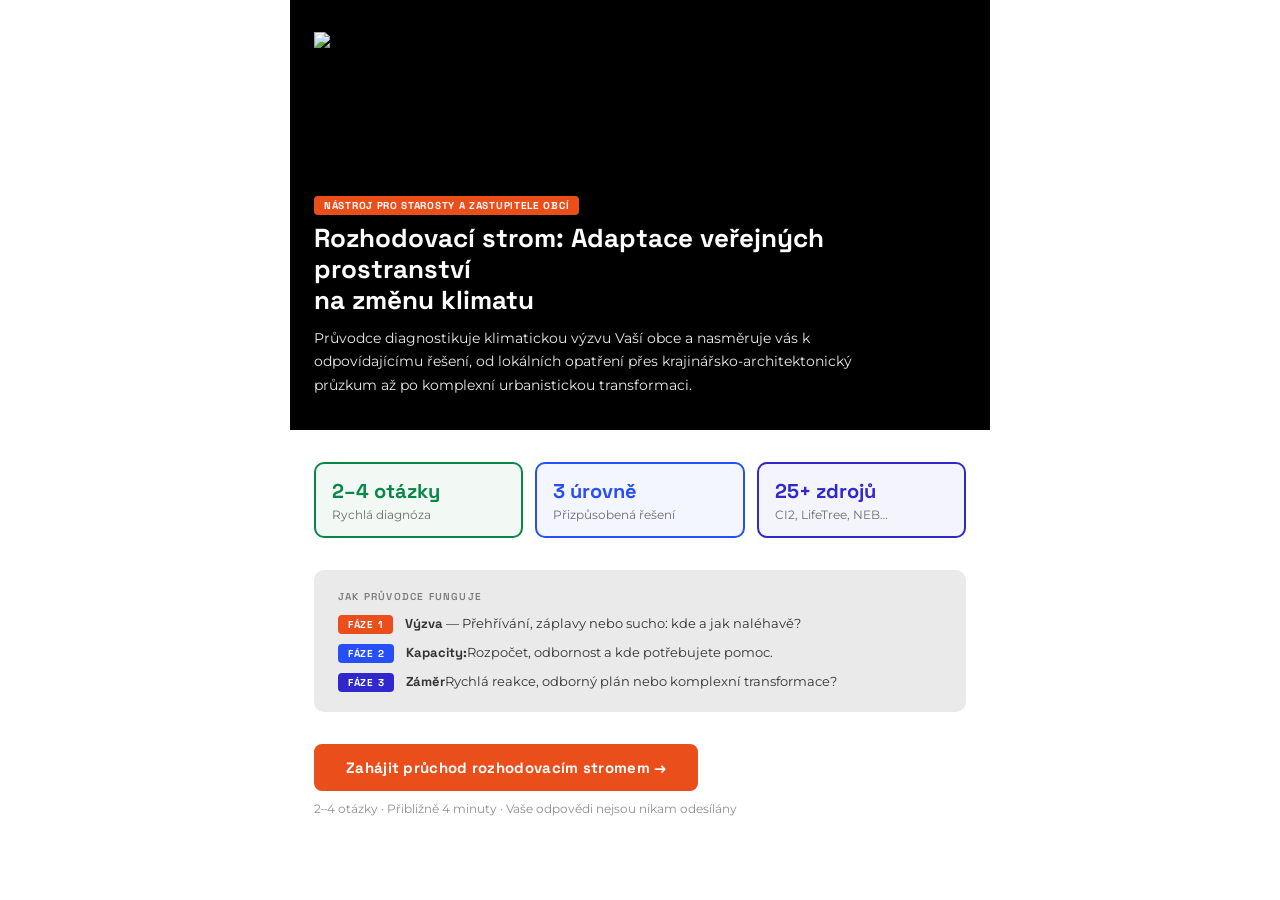
==== commit 827a4958: "Update klima-rozhodovaci-strom.html" ====
--- a/klima-rozhodovaci-strom.html
+++ b/klima-rozhodovaci-strom.html
@@ -384,9 +384,9 @@
   <div id="view-intro" class="view active">
     <div class="intro-header">
       <img src="Be_Ready_logo.png" style="height:150px; margin-bottom:12px; display:block;">
-      <span class="pill pill-red">Nástroj pro zastupitele obcí</span>
-      <h1>Adaptace veřejných prostranství<br>na změnu klimatu</h1>
-      <p>Průvodce diagnostikuje klimatickou výzvu vaší obce a nasměruje vás k odpovídajícímu řešení — od rychlých opatření přes krajinářský průzkum až po urbanistickou transformaci.</p>
+      <span class="pill pill-red">Nástroj pro starosty a zastupitele obcí</span>
+      <h1>Rozhodovací strom: Adaptace veřejných prostranství<br>na změnu klimatu</h1>
+      <p>Průvodce diagnostikuje klimatickou výzvu Vaší obce a nasměruje vás k odpovídajícímu řešení, od lokálních opatření přes krajinářsko-architektonický průzkum až po komplexní urbanistickou transformaci.</p>
     </div>
 
     <div class="stat-grid">
@@ -408,20 +408,20 @@
       <div class="box-label">Jak průvodce funguje</div>
       <div class="phase-row">
         <span class="pill pill-red" style="flex-shrink:0;margin-top:2px">Fáze 1</span>
-        <p><strong>Výzva</strong> — Teplo, záplavy nebo sucho — kde a jak naléhavě?</p>
+        <p><strong>Výzva</strong> — Přehřívání, záplavy nebo sucho: kde a jak naléhavě?</p>
       </div>
       <div class="phase-row">
         <span class="pill pill-blue" style="flex-shrink:0;margin-top:2px">Fáze 2</span>
-        <p><strong>Kapacity</strong> — Rozpočet, odbornost a kde potřebujete pomoc.</p>
+        <p><strong>Kapacity:</strong>Rozpočet, odbornost a kde potřebujete pomoc.</p>
       </div>
       <div class="phase-row" style="margin-bottom:0">
         <span class="pill pill-dark" style="flex-shrink:0;margin-top:2px">Fáze 3</span>
-        <p><strong>Záměr</strong> — Rychlé výsledky, odborný plán nebo transformace?</p>
+        <p><strong>Záměr</strong>Rychlá reakce, odborný plán nebo komplexní transformace?</p>
       </div>
     </div>
 
-    <button class="btn-start" onclick="startApp()">Zahájit průvodce →</button>
-    <p class="start-note">2–4 otázky · Přibližně 2 minuty · Vaše odpovědi nejsou nikam odesílány</p>
+    <button class="btn-start" onclick="startApp()">Zahájit průchod rozhodovacím stromem →</button>
+    <p class="start-note">2–4 otázky · Přibližně 4 minuty · Vaše odpovědi nejsou nikam odesílány</p>
   </div>
 
   <!-- ── QUESTION ── -->
@@ -481,13 +481,13 @@
 const TREE = {
   problem: {
     fazeLabel:"Porozumění výzvě", fazeIndex:0,
-    otazka:"Jaký klimatický problém je ve vaší obci nejviditelnější?",
-    napoveda:"Vyberte výzvu, která dnes nejvíce ovlivňuje vaše obyvatele.",
+    otazka:"Jaký klimatický problém je ve Vaší obci nejviditelnější?",
+    napoveda:"Vyberte klimatický problém, který dnes nejvíce ovlivňuje vaše obyvatele.",
     moznosti:[
-      {id:"teplo",   text:"Nadměrné vedro a přehřívání prostorů",         popis:"Tepelný ostrov, chybí stín, obyvatelé se vyhýbají venku pobývat",  next:"nalehavost_ostatni"},
+      {id:"teplo",   text:"Nadměrné vedro a přehřívání veřejného prostravtsví",         popis:"Lokální tepelný ostrov, chybí stín, obyvatelé se vyhýbají tomu pobývat venku",  next:"nalehavost_ostatni"},
       {id:"dest",    text:"Přívalové srážky, záplavy a rychlý odtok vody", popis:"Přetížená kanalizace, zaplavené ulice, srážky se nevyužívají",      next:"nalehavost_ostatni"},
       {id:"sucho",   text:"Sucho, umírající nebo chybějící zeleň",         popis:"Stresovaná vegetace, chřadnoucí stromy, nedostatek vody pro zálivku",next:"nalehavost_ostatni"},
-      {id:"vsechno", text:"Kombinace více klimatických stresů najednou",   popis:"Vedro, záplavy i sucho — obec řeší více výzev současně",            next:"nalehavost_vsechno"},
+      {id:"vsechno", text:"Kombinace více klimatických stresů najednou",   popis:"Vedro, záplavy i sucho aneb obec řeší více výzev současně",            next:"nalehavost_vsechno"},
     ],
   },
   nalehavost_vsechno:{
@@ -524,7 +524,7 @@
   nalehavost_ostatni:{
     fazeLabel:"Porozumění výzvě", fazeIndex:0,
     otazka:"Jak naléhavě obyvatelé tento problém pociťují?",
-    napoveda:"Buďte upřímní — tato odpověď přímo určuje doporučený postup.",
+    napoveda:"Buďte upřímní, tato odpověď přímo určuje doporučený postup.",
     moznosti:[
       {id:"kriticke",   text:"Způsobuje vážné škody nebo zdravotní rizika",  popis:"Škody na majetku, zdravotní dopady, viditelná krize",             next:"kde_ostatni"},
       {id:"zhorsuje",   text:"Každý rok se situace zhoršuje, lidé si stěžují",popis:"Rostoucí nespokojenost, viditelné zhoršení prostředí",           next:{result:2}},
